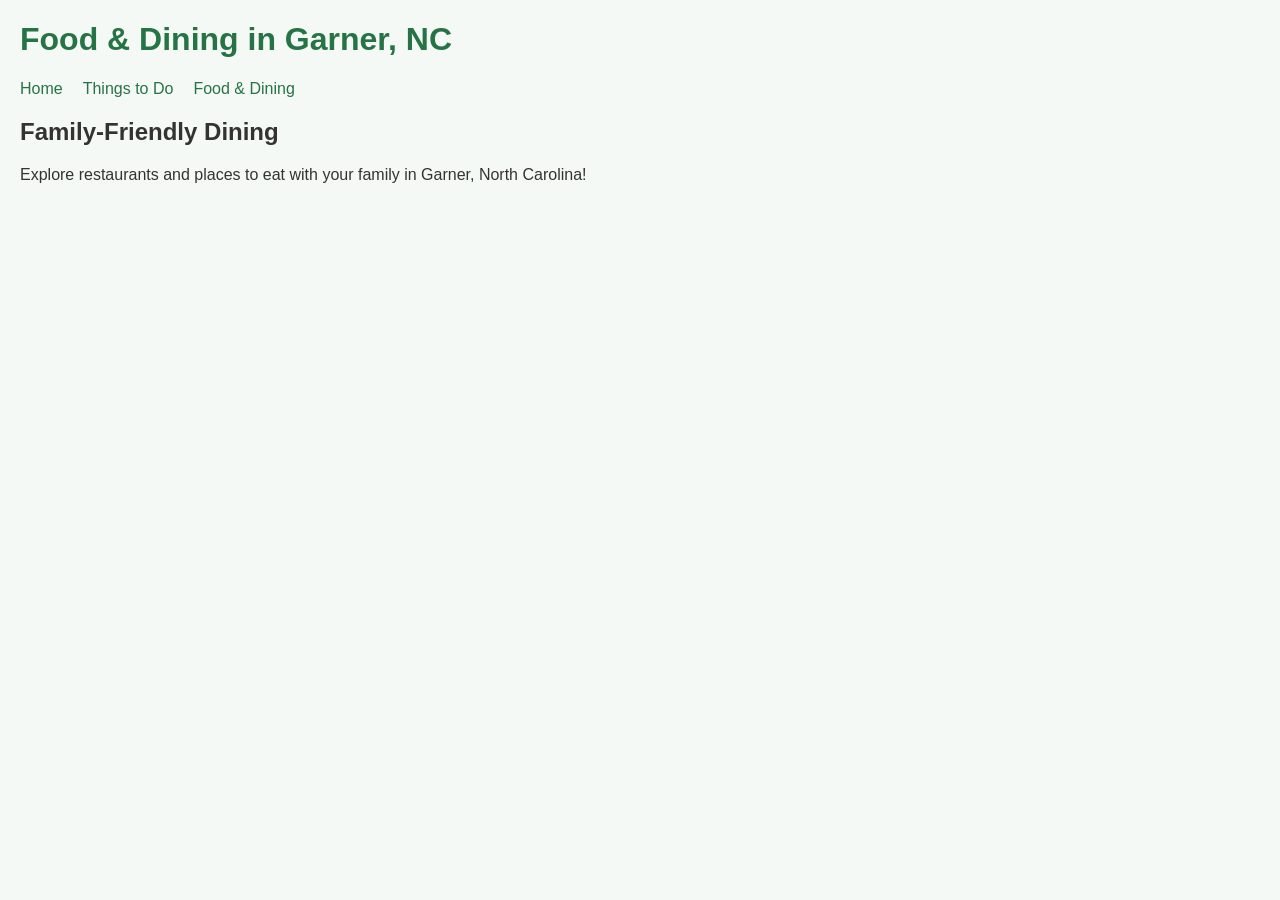
==== food.html @ edd26ea6 "Update page title to 'Food & Dining in Garner'" ====
<!DOCTYPE html>
<html lang="en">
<head>
    <meta charset="UTF-8">
    <meta name="viewport" content="width=device-width, initial-scale=1.0">
   <title>Food & Dining in Garner</title>
<link rel="stylesheet" href="styles.css">
</head>
<body>
    <h1>Food & Dining in Garner, NC</h1>

    <nav>
        <a href="index.html">Home</a>
        <a href="things-to-do.html">Things to Do</a>
        <a href="food.html">Food & Dining</a>
    </nav>

    <h2>Family-Friendly Dining</h2>
    <p>Explore restaurants and places to eat with your family in Garner, North Carolina!</p>
</body>
</html>
---- styles.css ----
body {
    font-family: Arial, sans-serif;
    margin: 20px;
    background-color: #f5f9f5;
    color: #333;
}

h1 {
    color: #267346;
}

nav {
    display: flex;
    gap: 20px;
    margin: 20px 0;
}

nav a {
    color: #267346;
    text-decoration: none;
}

nav a:hover {
    text-decoration: underline;
}
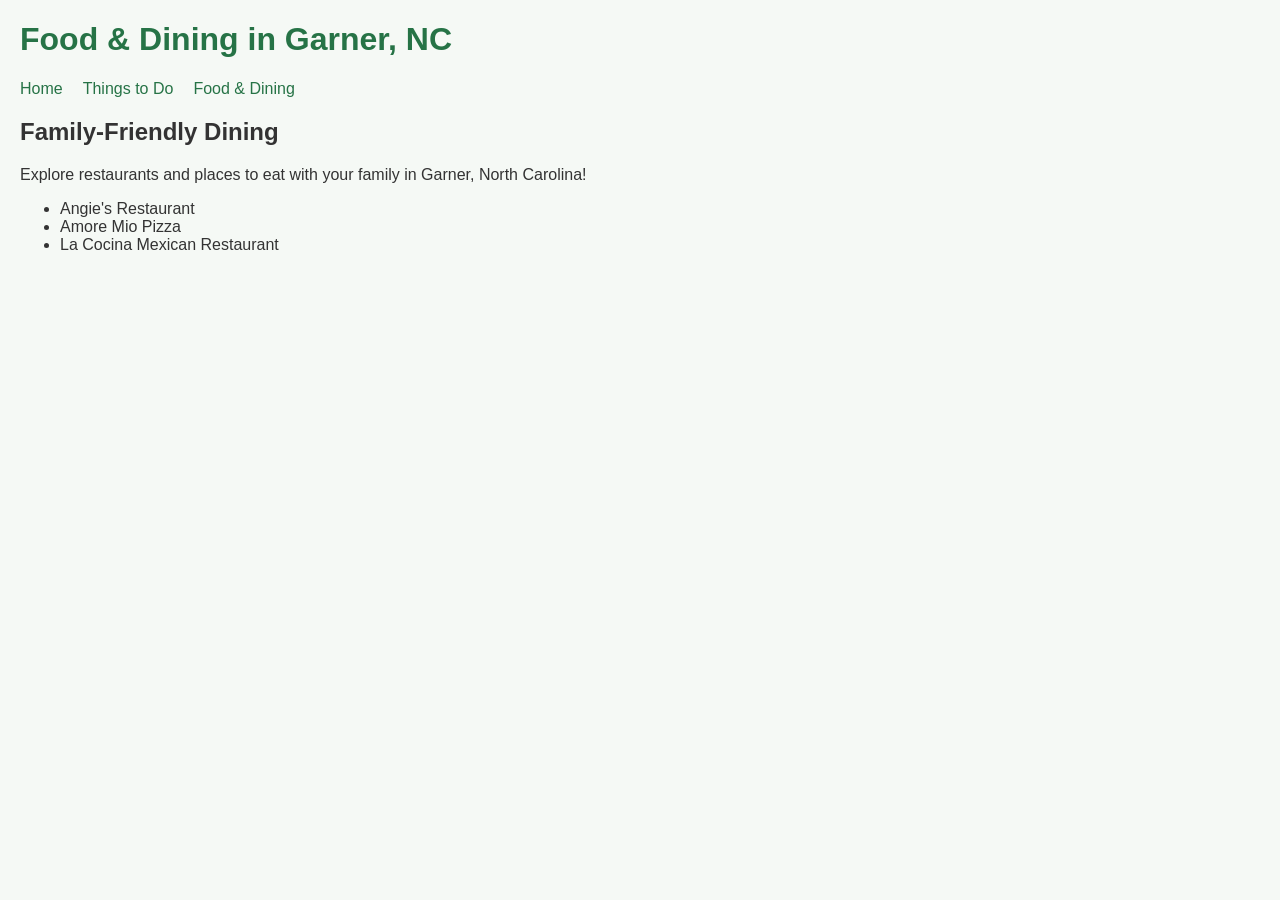
==== commit 472d2030: "Add family-friendly dining options to food.html" ====
--- a/food.html
+++ b/food.html
@@ -18,6 +18,12 @@
 
     <h2>Family-Friendly Dining</h2>
     <p>Explore restaurants and places to eat with your family in Garner, North Carolina!</p>
+
+    <ul>
+    <li>Angie's Restaurant</li>
+    <li>Amore Mio Pizza</li>
+    <li>La Cocina Mexican Restaurant</li>
+</ul>
 </body>
 </html>
 
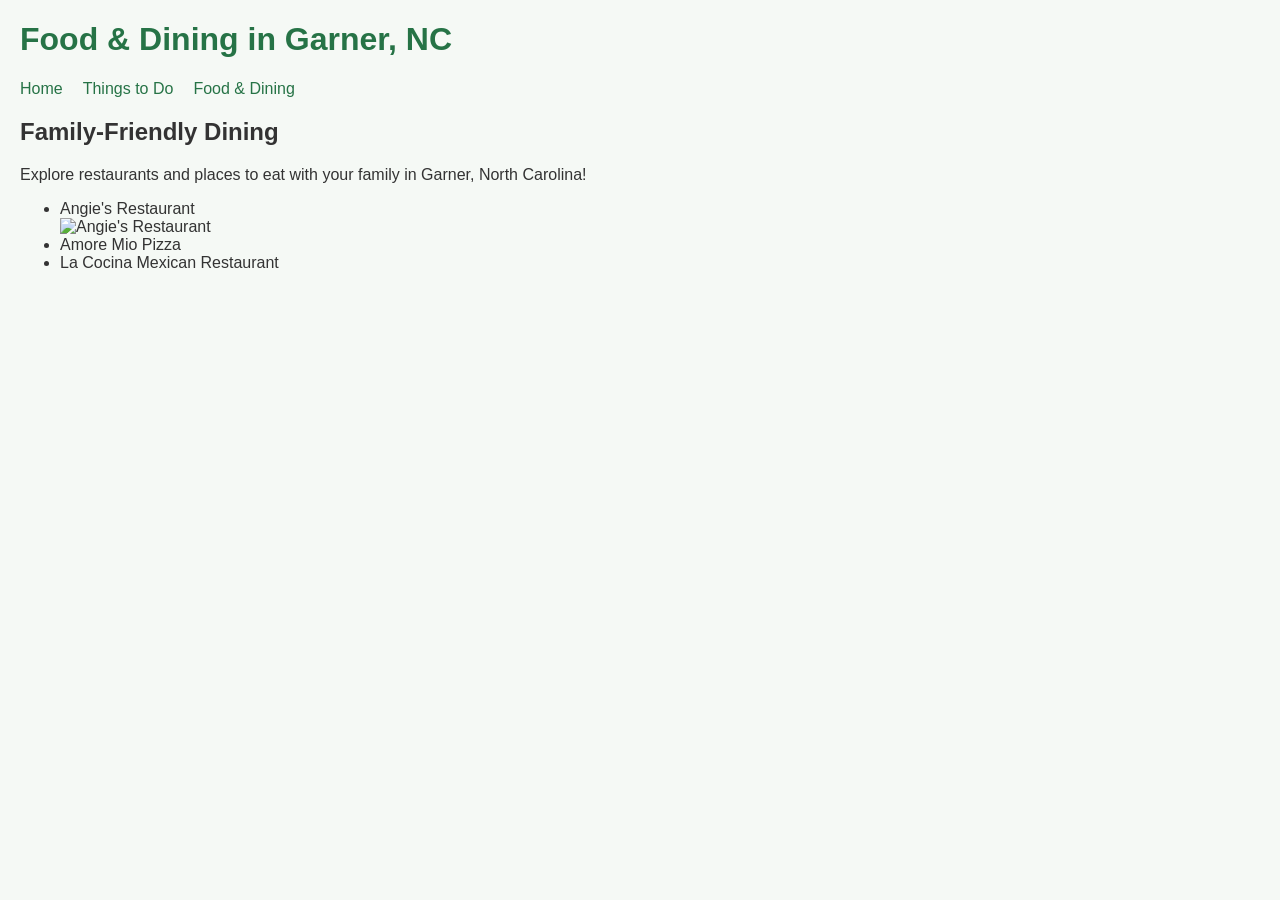
==== commit fc7516a8: "Add image for Angie's Restaurant in food.html" ====
--- a/food.html
+++ b/food.html
@@ -20,7 +20,8 @@
     <p>Explore restaurants and places to eat with your family in Garner, North Carolina!</p>
 
     <ul>
-    <li>Angie's Restaurant</li>
+    <li>Angie's Restaurant<br>
+    <img src="Angie's Restaurant Garner NC.jpg" alt="Angie's Restaurant" width="400"></li>
     <li>Amore Mio Pizza</li>
     <li>La Cocina Mexican Restaurant</li>
 </ul>
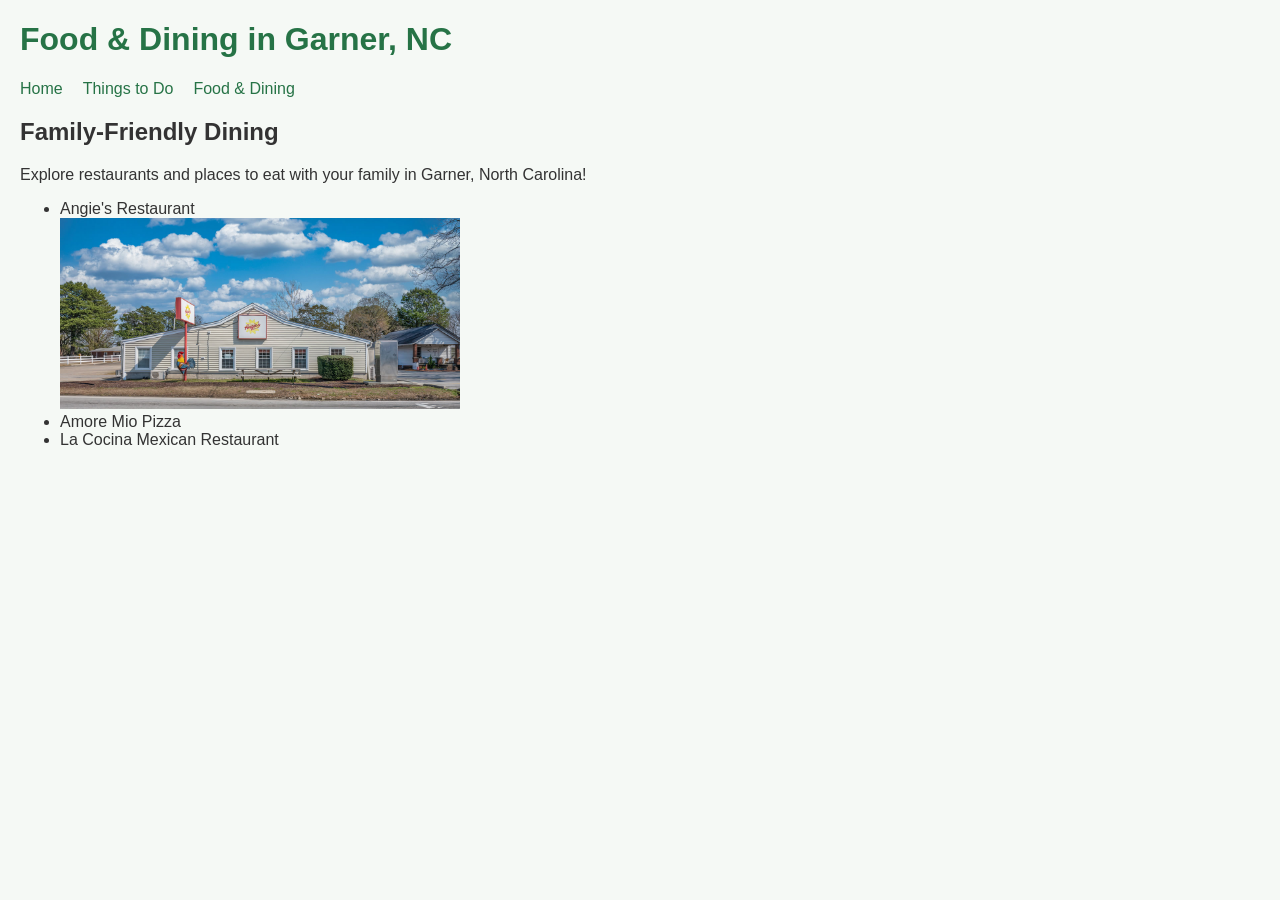
==== commit 0a111271: "Fix image source for Angie's Restaurant Corrected image file name for Angie's Restaurant." ====
--- a/food.html
+++ b/food.html
@@ -21,7 +21,7 @@
 
     <ul>
     <li>Angie's Restaurant<br>
-    <img src="Angie's Restaurant Garner NC.jpg" alt="Angie's Restaurant" width="400"></li>
+    <img src="Angie's Restaurant Garner NC..jpg" alt="Angie's Restaurant" width="400"></li>
     <li>Amore Mio Pizza</li>
     <li>La Cocina Mexican Restaurant</li>
 </ul>
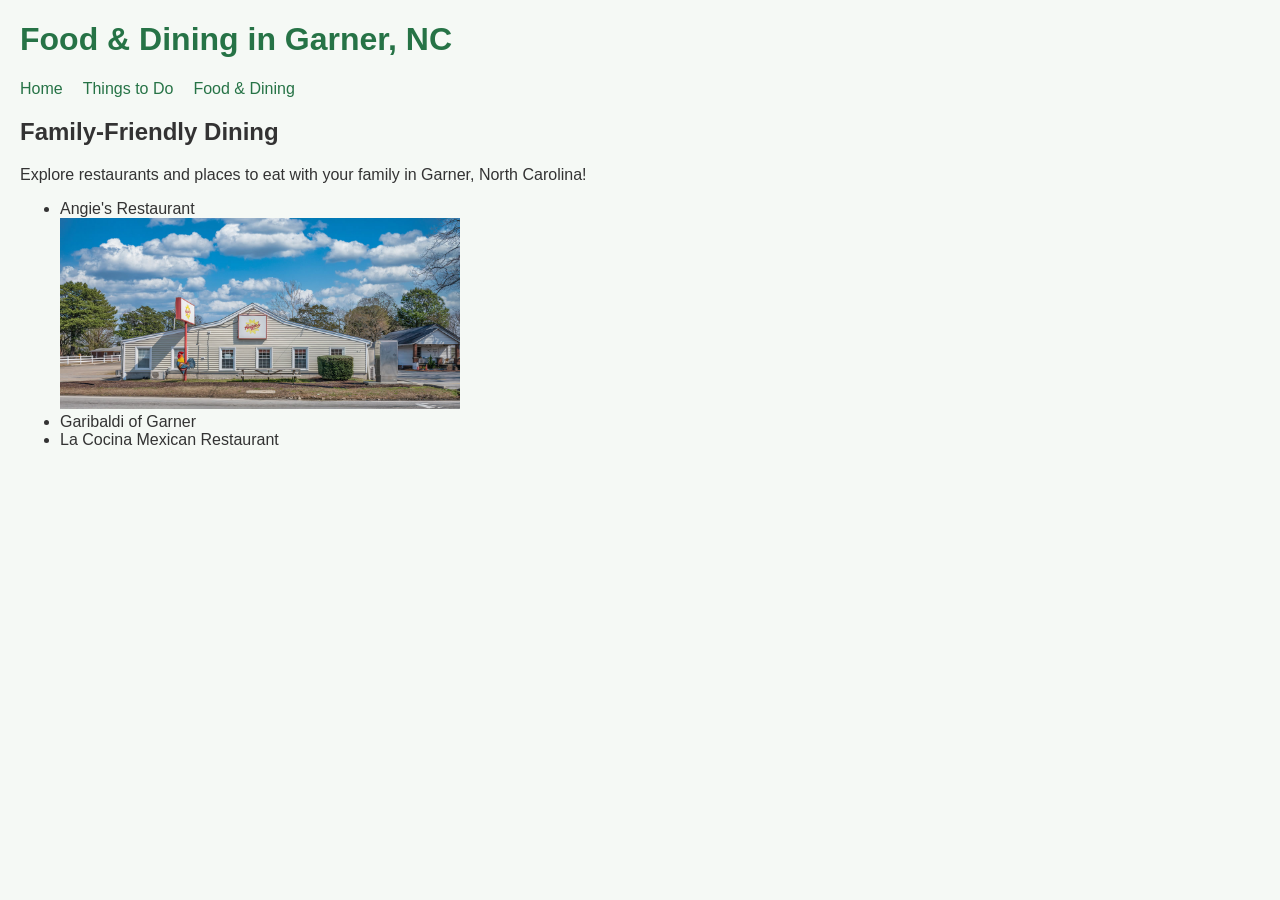
==== commit 6c26f510: "Update food.html" ====
--- a/food.html
+++ b/food.html
@@ -22,7 +22,7 @@
     <ul>
     <li>Angie's Restaurant<br>
     <img src="Angie's Restaurant Garner NC..jpg" alt="Angie's Restaurant" width="400"></li>
-    <li>Amore Mio Pizza</li>
+    <li>Garibaldi of Garner</li>
     <li>La Cocina Mexican Restaurant</li>
 </ul>
 </body>
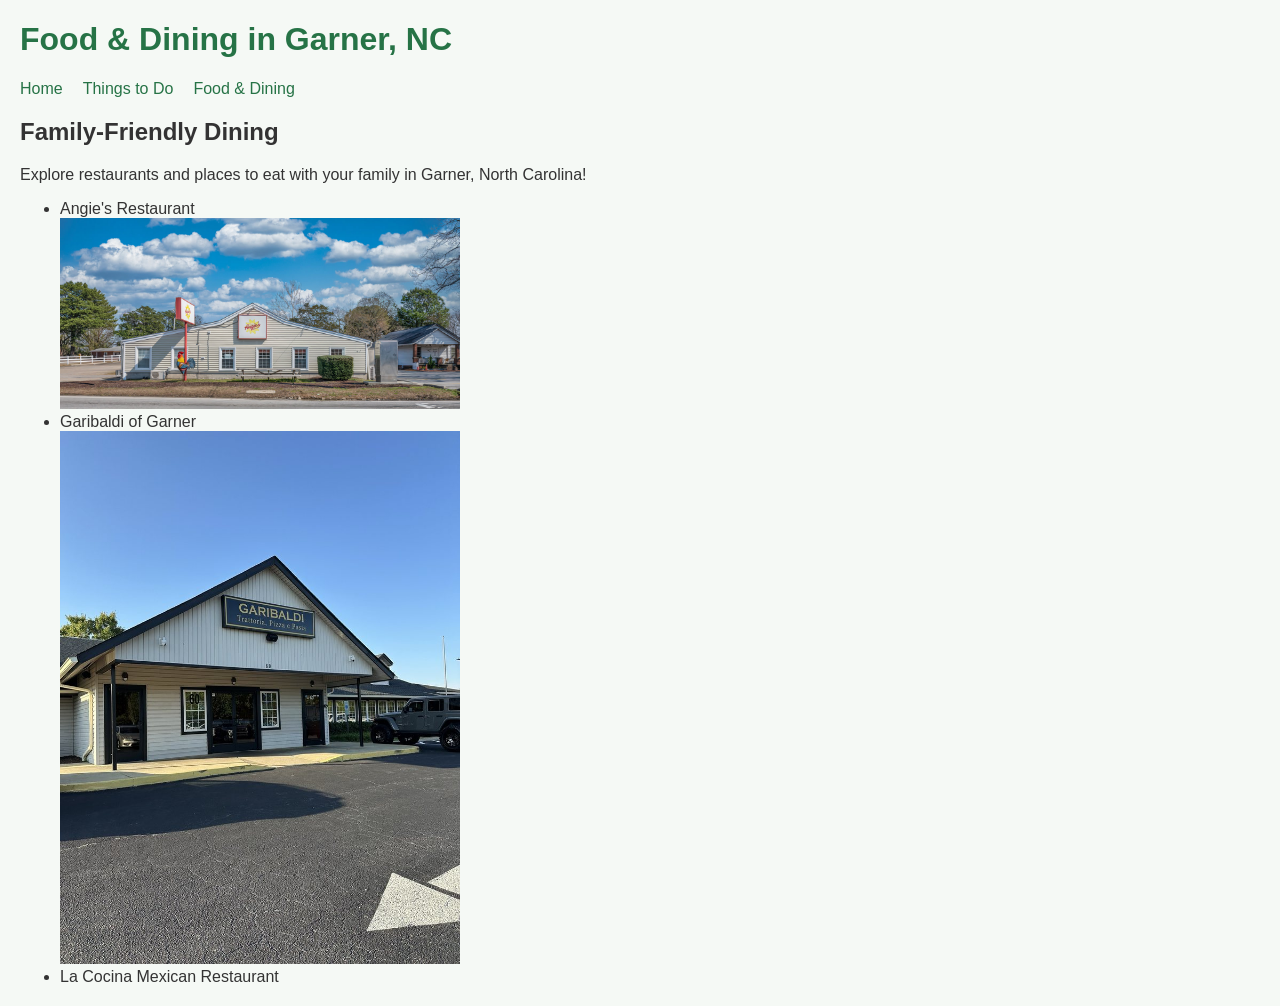
==== commit 43a40426: "Add image for Garibaldi of Garner restaurant" ====
--- a/food.html
+++ b/food.html
@@ -22,7 +22,8 @@
     <ul>
     <li>Angie's Restaurant<br>
     <img src="Angie's Restaurant Garner NC..jpg" alt="Angie's Restaurant" width="400"></li>
-    <li>Garibaldi of Garner</li>
+    <li>Garibaldi of Garner<br>
+<img src="Garibaldi of Garner.jpg" alt="Garibaldi of Garner" width="400"></li>
     <li>La Cocina Mexican Restaurant</li>
 </ul>
 </body>
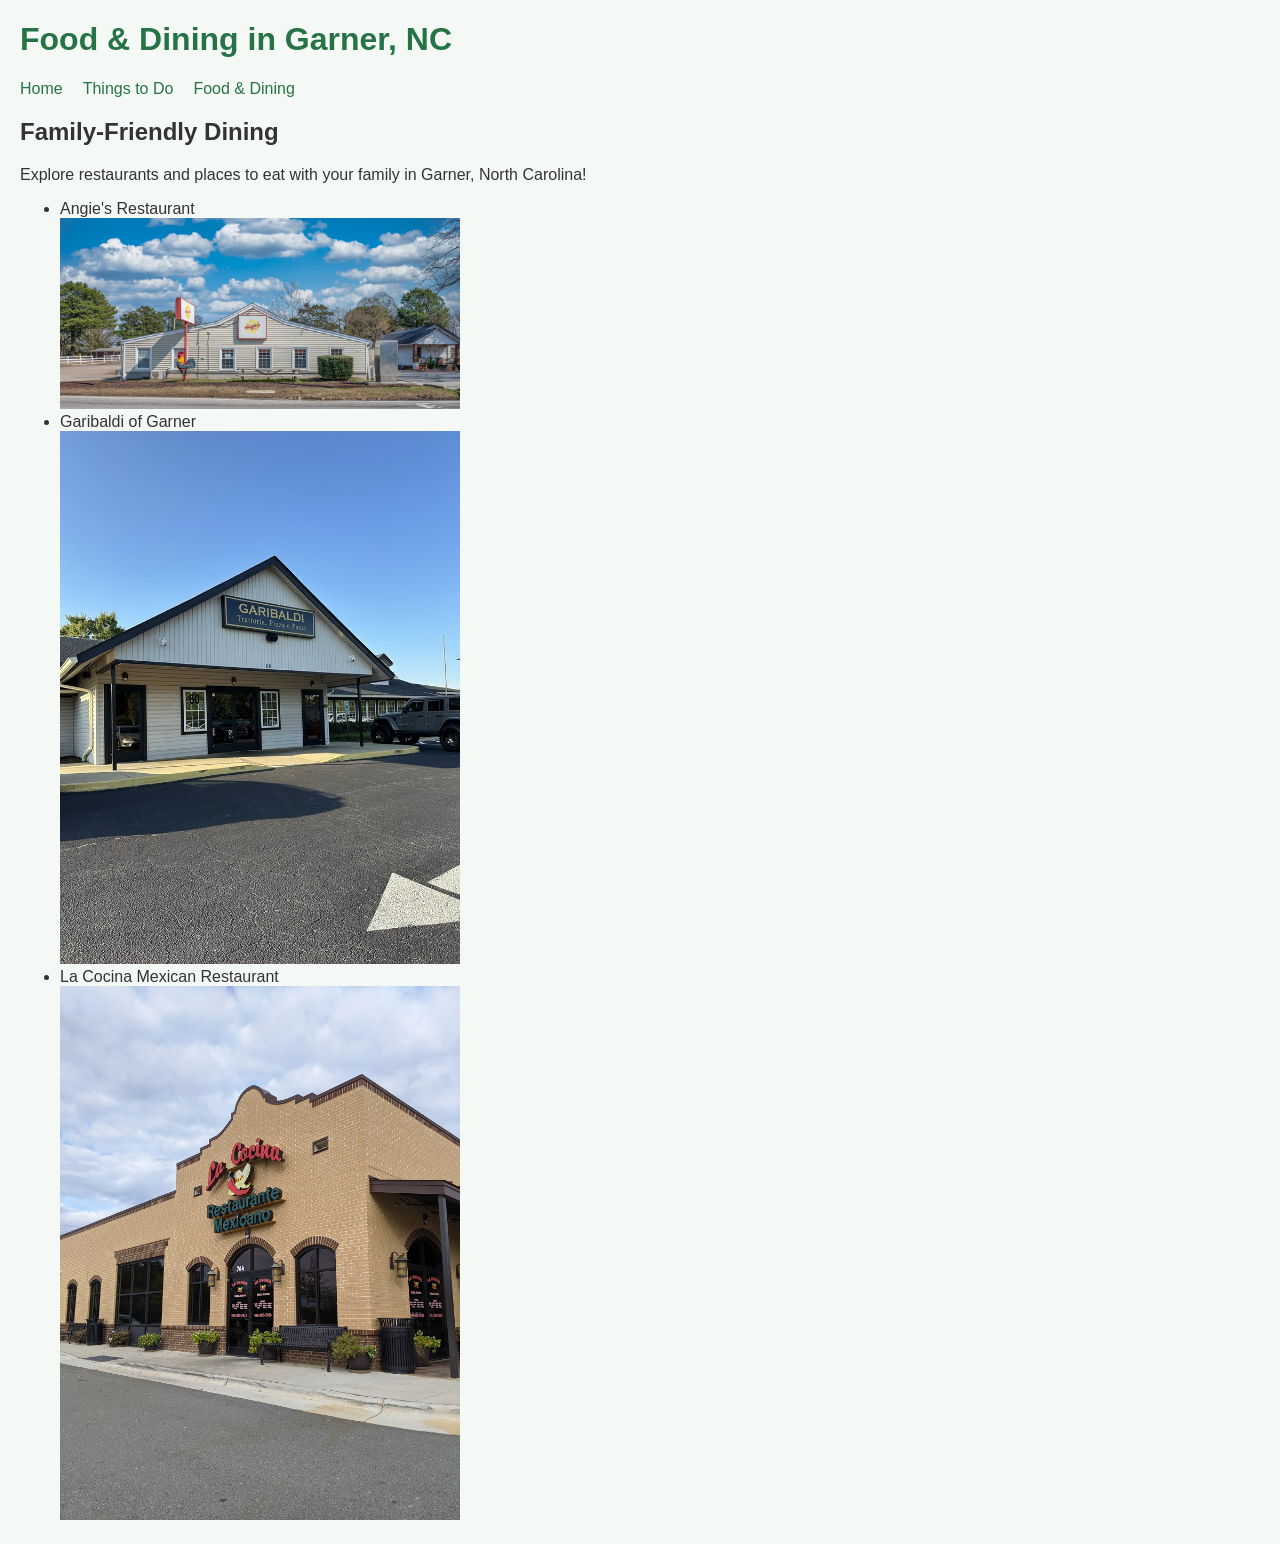
==== commit 94d06f52: "Add image to La Cocina Mexican Restaurant listing" ====
--- a/food.html
+++ b/food.html
@@ -24,7 +24,8 @@
     <img src="Angie's Restaurant Garner NC..jpg" alt="Angie's Restaurant" width="400"></li>
     <li>Garibaldi of Garner<br>
 <img src="Garibaldi of Garner.jpg" alt="Garibaldi of Garner" width="400"></li>
-    <li>La Cocina Mexican Restaurant</li>
+  <li>La Cocina Mexican Restaurant<br>
+<img src="La Cocina Mexican Restaurant.jpg" alt="La Cocina Mexican Restaurant" width="400"></li>
 </ul>
 </body>
 </html>
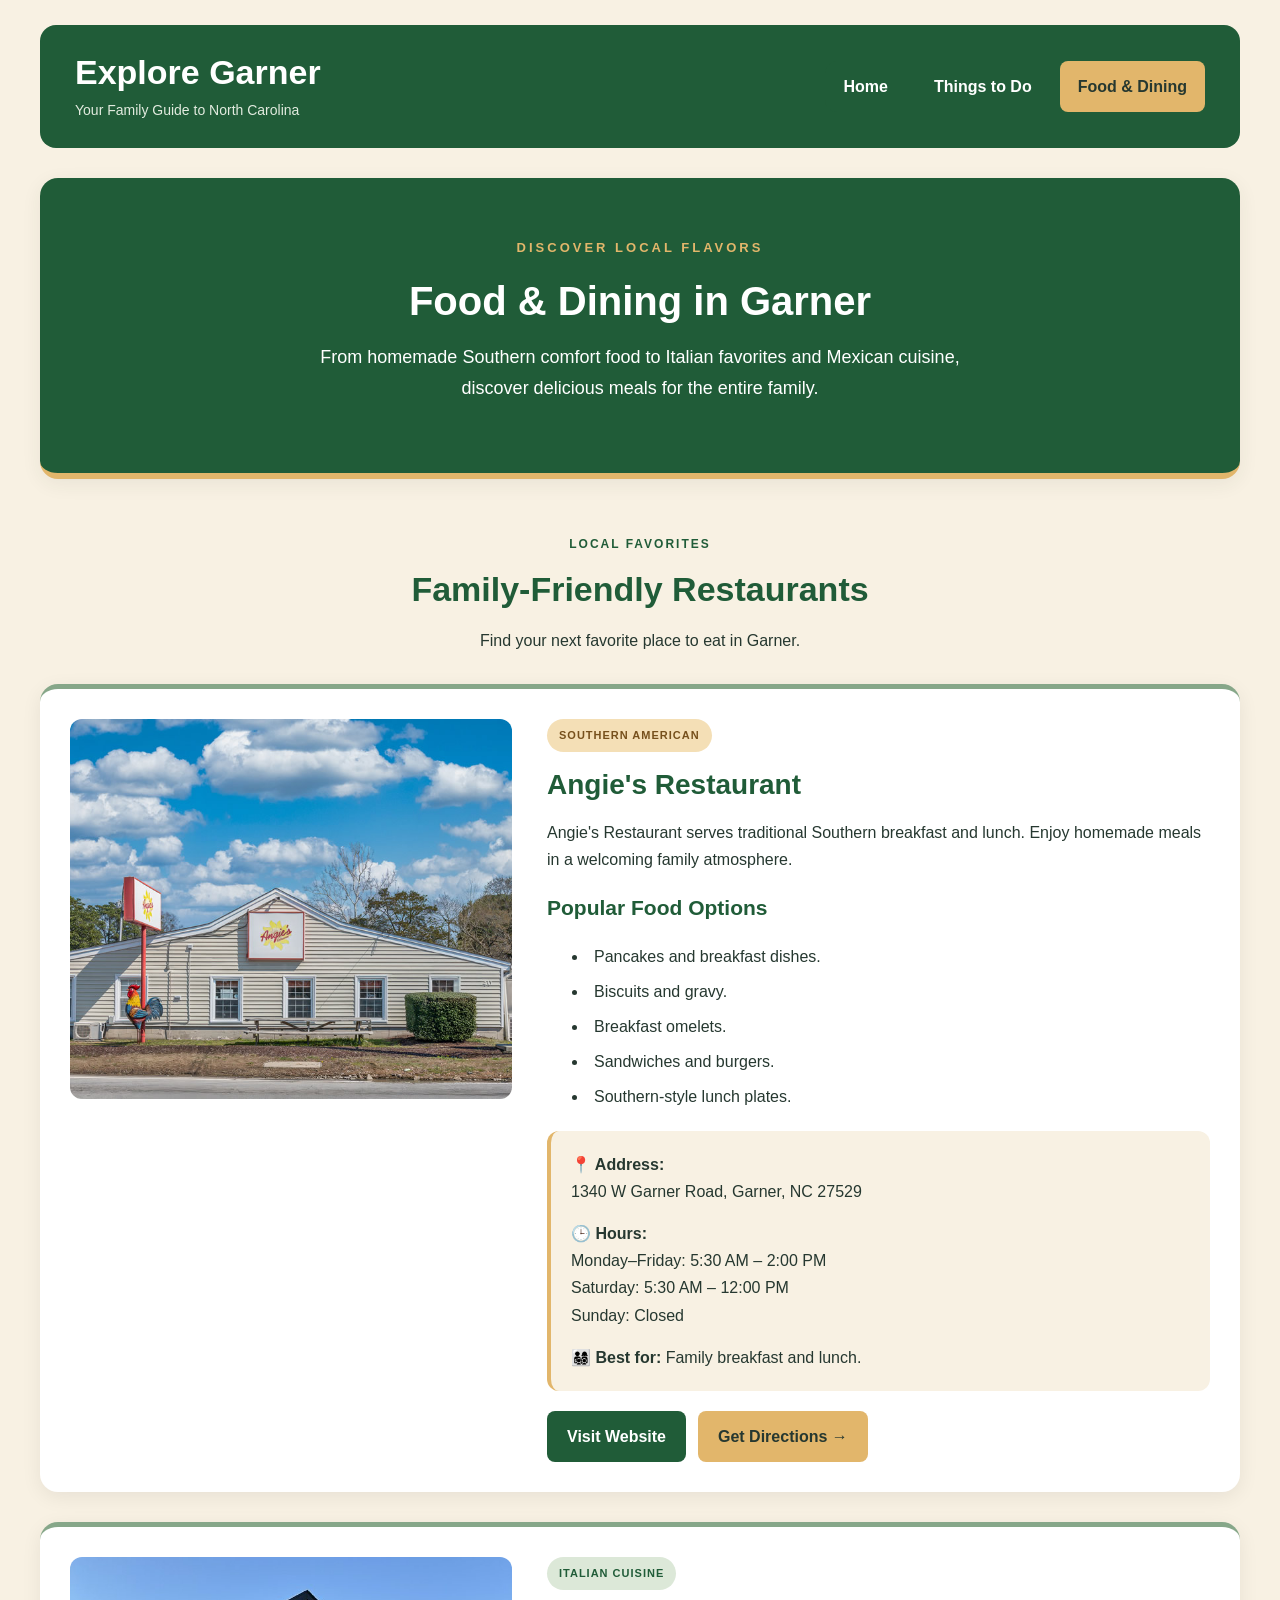
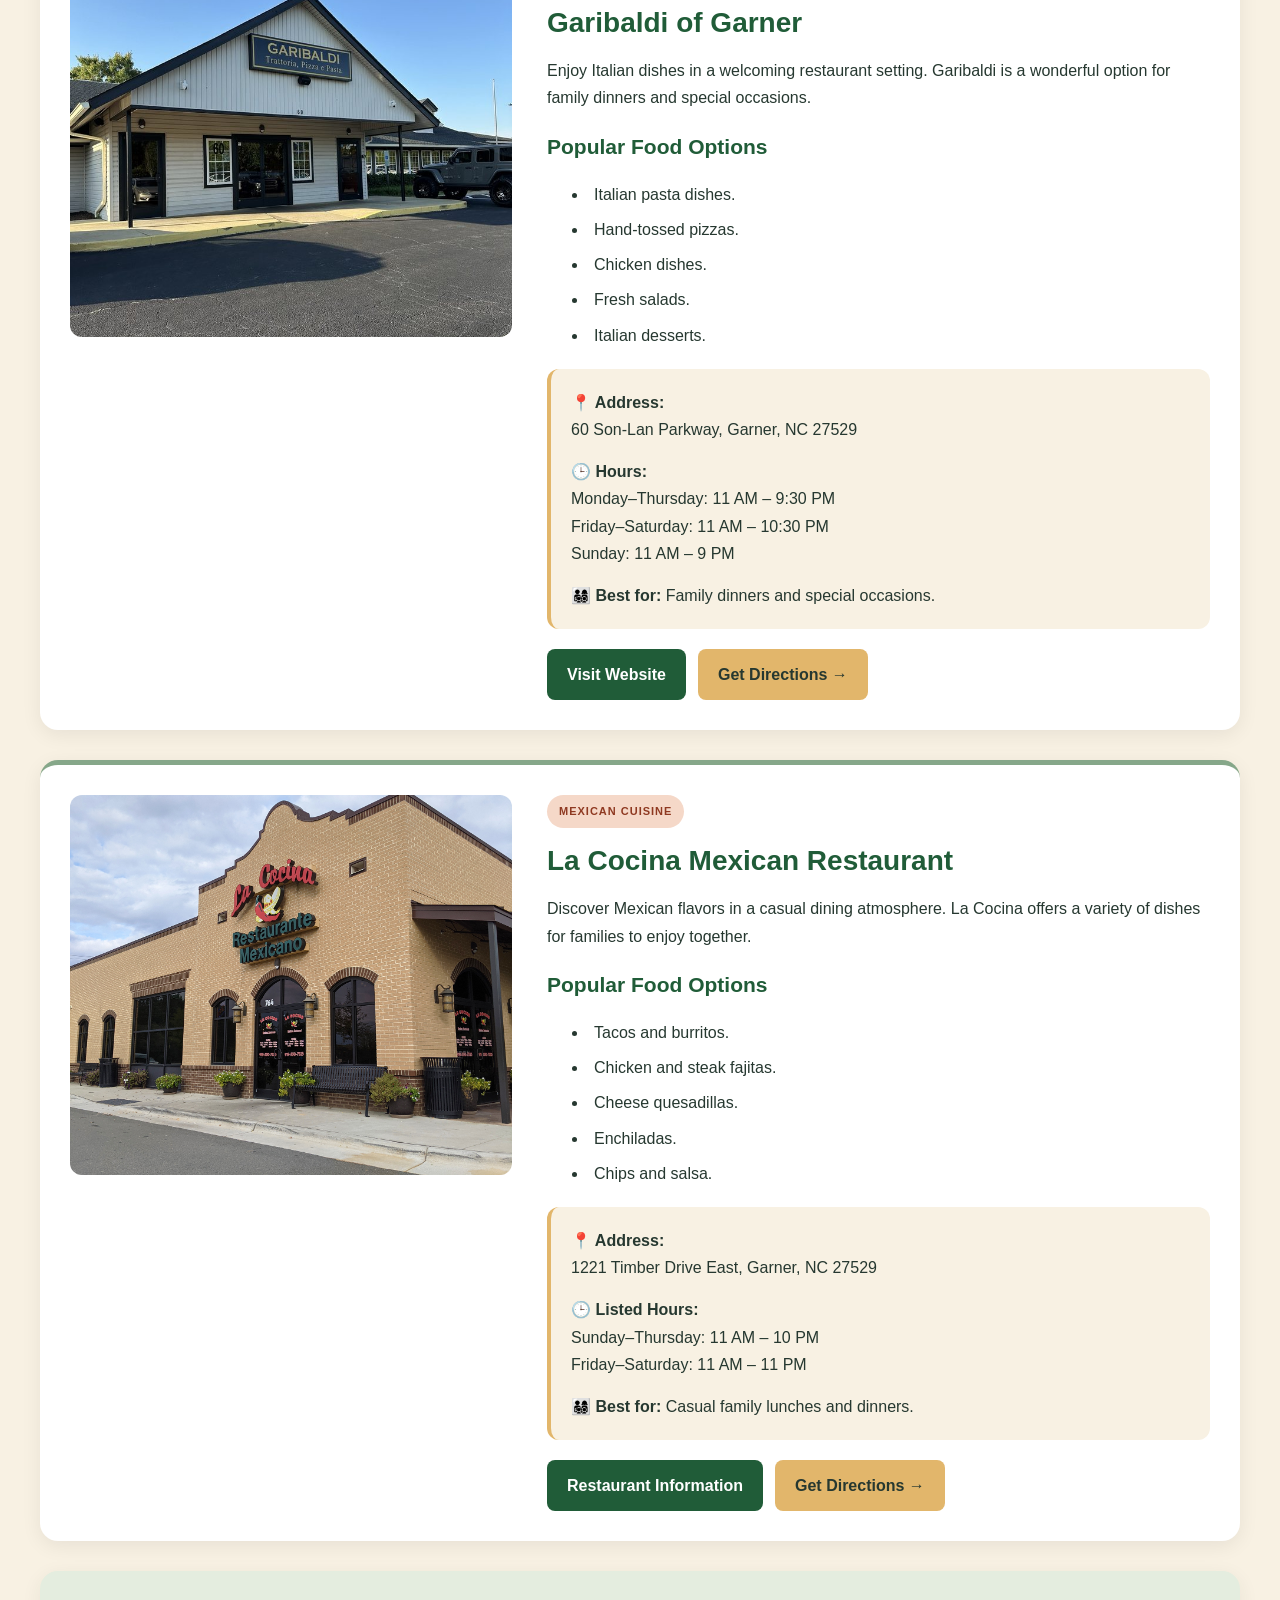
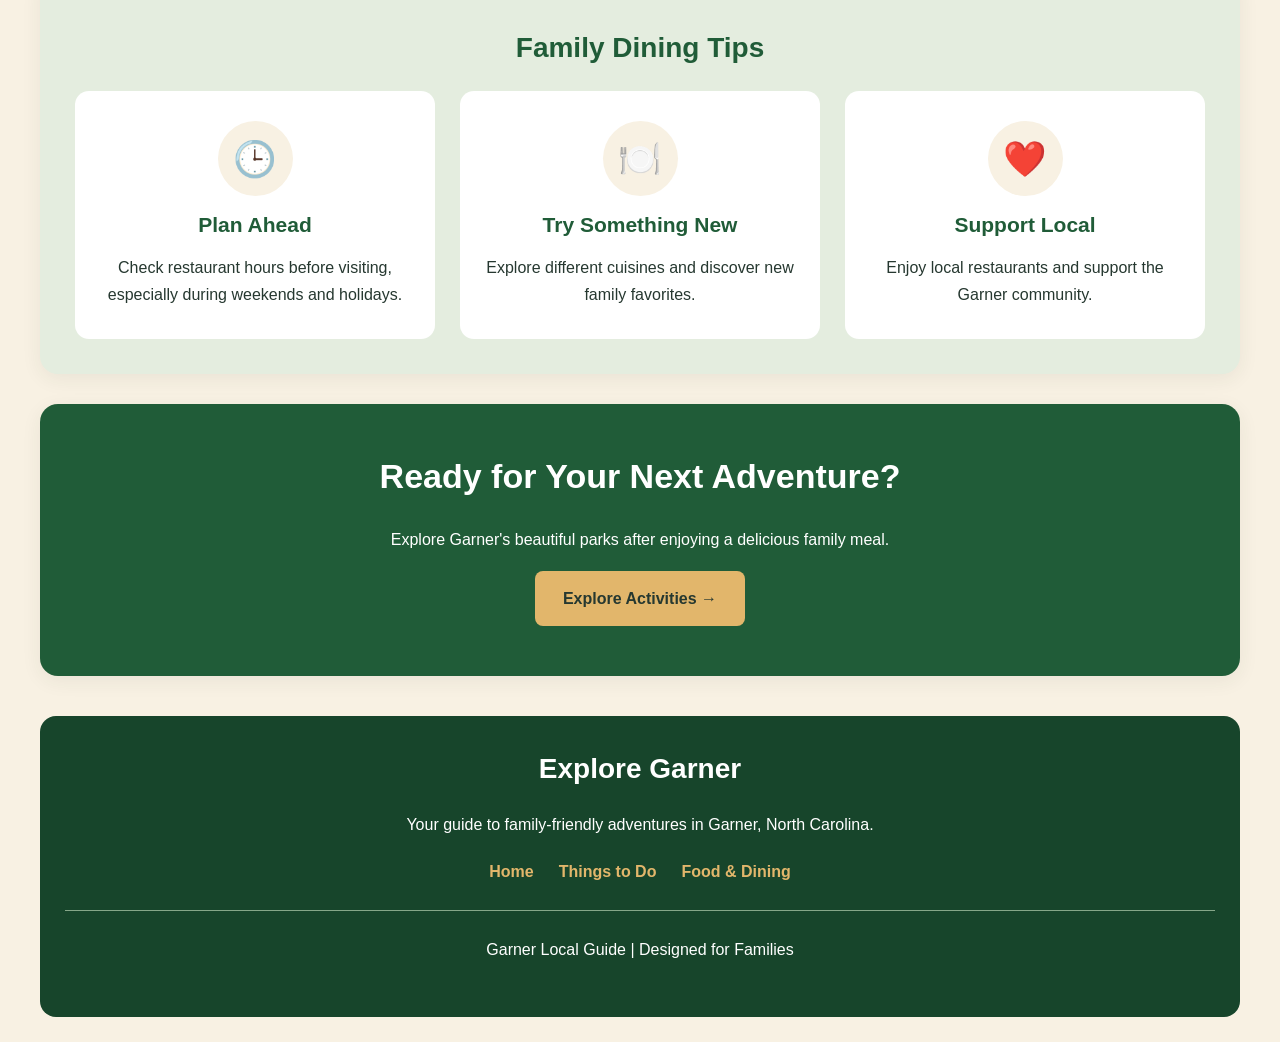
==== commit 65750016: "Add files via upload" ====
--- a/food.html
+++ b/food.html
@@ -4,29 +4,303 @@
 <head>
     <meta charset="UTF-8">
     <meta name="viewport" content="width=device-width, initial-scale=1.0">
-   <title>Food & Dining in Garner</title>
-<link rel="stylesheet" href="styles.css">
+    <title>Food & Dining | Explore Garner</title>
+    <link rel="stylesheet" href="styles.css">
 </head>
 <body>
-    <h1>Food & Dining in Garner, NC</h1>
-
-    <nav>
-        <a href="index.html">Home</a>
-        <a href="things-to-do.html">Things to Do</a>
-        <a href="food.html">Food & Dining</a>
-    </nav>
-
-    <h2>Family-Friendly Dining</h2>
-    <p>Explore restaurants and places to eat with your family in Garner, North Carolina!</p>
-
-    <ul>
-    <li>Angie's Restaurant<br>
-    <img src="Angie's Restaurant Garner NC..jpg" alt="Angie's Restaurant" width="400"></li>
-    <li>Garibaldi of Garner<br>
-<img src="Garibaldi of Garner.jpg" alt="Garibaldi of Garner" width="400"></li>
-  <li>La Cocina Mexican Restaurant<br>
-<img src="La Cocina Mexican Restaurant.jpg" alt="La Cocina Mexican Restaurant" width="400"></li>
-</ul>
+
+    <header class="site-header">
+
+        <div class="brand">
+            <h1>Explore Garner</h1>
+            <p>Your Family Guide to North Carolina</p>
+        </div>
+
+        <nav aria-label="Main navigation">
+            <a href="index.html">Home</a>
+            <a href="things-to-do.html">Things to Do</a>
+            <a href="food.html" class="active" aria-current="page">Food &amp; Dining</a>
+        </nav>
+
+    </header>
+
+    <main>
+
+        <!-- Page Introduction -->
+        <section class="page-banner">
+
+            <span class="hero-label">DISCOVER LOCAL FLAVORS</span>
+
+            <h2>Food &amp; Dining in Garner</h2>
+
+            <p>From homemade Southern comfort food to Italian
+                favorites and Mexican cuisine, discover delicious
+                meals for the entire family.</p>
+
+        </section>
+
+        <div class="section-heading">
+            <span class="section-label">LOCAL FAVORITES</span>
+            <h2>Family-Friendly Restaurants</h2>
+            <p>Find your next favorite place to eat in Garner.</p>
+        </div>
+
+        <!-- Angie's Restaurant -->
+        <section class="park-info dining-card">
+
+            <img src="Angie's Restaurant Garner NC..jpg"
+                 alt="Exterior of Angie's Restaurant in Garner">
+
+            <div class="location-content">
+
+                <span class="card-label southern-label">
+                    SOUTHERN AMERICAN
+                </span>
+
+                <h2>Angie's Restaurant</h2>
+
+                <p>Angie's Restaurant serves traditional Southern
+                    breakfast and lunch. Enjoy homemade meals
+                    in a welcoming family atmosphere.</p>
+
+                <h3>Popular Food Options</h3>
+
+                <ul>
+                    <li>Pancakes and breakfast dishes.</li>
+                    <li>Biscuits and gravy.</li>
+                    <li>Breakfast omelets.</li>
+                    <li>Sandwiches and burgers.</li>
+                    <li>Southern-style lunch plates.</li>
+                </ul>
+
+                <div class="location-details">
+
+                    <p><strong>📍 Address:</strong><br>
+                        1340 W Garner Road, Garner, NC 27529
+                    </p>
+
+                    <p><strong>🕒 Hours:</strong><br>
+                        Monday–Friday: 5:30 AM – 2:00 PM<br>
+                        Saturday: 5:30 AM – 12:00 PM<br>
+                        Sunday: Closed
+                    </p>
+
+                    <p><strong>👨‍👩‍👧‍👦 Best for:</strong>
+                        Family breakfast and lunch.
+                    </p>
+
+                </div>
+
+                <div class="location-buttons">
+
+                    <a class="explore-button"
+                       href="https://angiesrestaurant.com/">
+                        Visit Website
+                    </a>
+
+                    <a class="gold-button"
+                       href="https://www.google.com/maps/search/?api=1&amp;query=1340+W+Garner+Road+Garner+NC">
+                        Get Directions &rarr;
+                    </a>
+
+                </div>
+
+            </div>
+
+        </section>
+
+        <!-- Garibaldi -->
+        <section class="park-info dining-card">
+
+            <img src="Garibaldi of Garner.jpg"
+                 alt="Exterior of Garibaldi of Garner">
+
+            <div class="location-content">
+
+                <span class="card-label italian-label">
+                    ITALIAN CUISINE
+                </span>
+
+                <h2>Garibaldi of Garner</h2>
+
+                <p>Enjoy Italian dishes in a welcoming restaurant
+                    setting. Garibaldi is a wonderful option for
+                    family dinners and special occasions.</p>
+
+                <h3>Popular Food Options</h3>
+
+                <ul>
+                    <li>Italian pasta dishes.</li>
+                    <li>Hand-tossed pizzas.</li>
+                    <li>Chicken dishes.</li>
+                    <li>Fresh salads.</li>
+                    <li>Italian desserts.</li>
+                </ul>
+
+                <div class="location-details">
+
+                    <p><strong>📍 Address:</strong><br>
+                        60 Son-Lan Parkway, Garner, NC 27529
+                    </p>
+
+                    <p><strong>🕒 Hours:</strong><br>
+                        Monday–Thursday: 11 AM – 9:30 PM<br>
+                        Friday–Saturday: 11 AM – 10:30 PM<br>
+                        Sunday: 11 AM – 9 PM
+                    </p>
+
+                    <p><strong>👨‍👩‍👧‍👦 Best for:</strong>
+                        Family dinners and special occasions.
+                    </p>
+
+                </div>
+
+                <div class="location-buttons">
+
+                    <a class="explore-button"
+                       href="https://garnergaribalditrattorias.com/">
+                        Visit Website
+                    </a>
+
+                    <a class="gold-button"
+                       href="https://www.google.com/maps/search/?api=1&amp;query=60+Son-Lan+Parkway+Garner+NC">
+                        Get Directions &rarr;
+                    </a>
+
+                </div>
+
+            </div>
+
+        </section>
+
+        <!-- La Cocina -->
+        <section class="park-info dining-card">
+
+            <img src="La Cocina Mexican Restaurant.jpg"
+                 alt="Exterior of La Cocina Mexican Restaurant">
+
+            <div class="location-content">
+
+                <span class="card-label mexican-label">
+                    MEXICAN CUISINE
+                </span>
+
+                <h2>La Cocina Mexican Restaurant</h2>
+
+                <p>Discover Mexican flavors in a casual dining
+                    atmosphere. La Cocina offers a variety of
+                    dishes for families to enjoy together.</p>
+
+                <h3>Popular Food Options</h3>
+
+                <ul>
+                    <li>Tacos and burritos.</li>
+                    <li>Chicken and steak fajitas.</li>
+                    <li>Cheese quesadillas.</li>
+                    <li>Enchiladas.</li>
+                    <li>Chips and salsa.</li>
+                </ul>
+
+                <div class="location-details">
+
+                    <p><strong>📍 Address:</strong><br>
+                        1221 Timber Drive East, Garner, NC 27529
+                    </p>
+
+                    <p><strong>🕒 Listed Hours:</strong><br>
+                        Sunday–Thursday: 11 AM – 10 PM<br>
+                        Friday–Saturday: 11 AM – 11 PM
+                    </p>
+
+                    <p><strong>👨‍👩‍👧‍👦 Best for:</strong>
+                        Casual family lunches and dinners.
+                    </p>
+
+                </div>
+
+                <div class="location-buttons">
+
+                    <a class="explore-button"
+                       href="https://www.visitraleigh.com/listing/la-cocina-garner/66118/">
+                        Restaurant Information
+                    </a>
+
+                    <a class="gold-button"
+                       href="https://www.google.com/maps/search/?api=1&amp;query=La+Cocina+1221+Timber+Drive+East+Garner+NC">
+                        Get Directions &rarr;
+                    </a>
+
+                </div>
+
+            </div>
+
+        </section>
+
+        <!-- Dining Tips -->
+        <section class="visit-section">
+
+            <h2>Family Dining Tips</h2>
+
+            <div class="category-grid">
+
+                <div class="category-card">
+                    <span class="category-icon" aria-hidden="true">🕒</span>
+                    <h3>Plan Ahead</h3>
+                    <p>Check restaurant hours before visiting,
+                        especially during weekends and holidays.</p>
+                </div>
+
+                <div class="category-card">
+                    <span class="category-icon" aria-hidden="true">🍽️</span>
+                    <h3>Try Something New</h3>
+                    <p>Explore different cuisines and discover
+                        new family favorites.</p>
+                </div>
+
+                <div class="category-card">
+                    <span class="category-icon" aria-hidden="true">❤️</span>
+                    <h3>Support Local</h3>
+                    <p>Enjoy local restaurants and support
+                        the Garner community.</p>
+                </div>
+
+            </div>
+
+        </section>
+
+        <section class="closing-banner">
+
+            <h2>Ready for Your Next Adventure?</h2>
+
+            <p>Explore Garner's beautiful parks after enjoying
+                a delicious family meal.</p>
+
+            <a class="gold-button" href="things-to-do.html">
+                Explore Activities &rarr;
+            </a>
+
+        </section>
+
+    </main>
+
+    <!-- Footer -->
+    <footer class="site-footer">
+
+        <h2>Explore Garner</h2>
+
+        <p>Your guide to family-friendly adventures in Garner, North Carolina.</p>
+
+        <div class="footer-links">
+            <a href="index.html">Home</a>
+            <a href="things-to-do.html">Things to Do</a>
+            <a href="food.html">Food &amp; Dining</a>
+        </div>
+
+        <hr>
+
+        <p>Garner Local Guide | Designed for Families</p>
+
+    </footer>
+
 </body>
 </html>
-
--- a/styles.css
+++ b/styles.css
@@ -1,26 +1,741 @@
+
+/* Color palette */
+:root {
+    --forest: #205c38;
+    --dark-green: #17452b;
+    --sage: #86a789;
+    --cream: #f8f1e3;
+    --gold: #e2b66b;
+    --charcoal: #263830;
+    --white: #ffffff;
+}
+
+/* General styling */
+* {
+    box-sizing: border-box;
+}
+
+html {
+    scroll-behavior: smooth;
+}
 
 body {
     font-family: Arial, sans-serif;
-    margin: 20px;
-    background-color: #f5f9f5;
-    color: #333;
+    background-color: var(--cream);
+    color: var(--charcoal);
+    margin: 0 auto;
+    max-width: 1400px;
+    padding: 25px 40px;
+    font-size: 16px;
+    line-height: 1.7;
+}
+
+h1, h2, h3 {
+    color: var(--forest);
+    line-height: 1.3;
 }
 
 h1 {
-    color: #267346;
-}
-
+    font-size: 36px;
+}
+
+h2 {
+    font-size: 28px;
+}
+
+h3 {
+    font-size: 21px;
+}
+
+p {
+    margin-bottom: 18px;
+}
+
+img {
+    display: block;
+    max-width: 100%;
+    height: auto;
+    border-radius: 12px;
+}
+
+/* Website header */
+.site-header {
+    display: flex;
+    justify-content: space-between;
+    align-items: center;
+    gap: 25px;
+    background-color: var(--forest);
+    padding: 25px 35px;
+    border-radius: 16px;
+    margin-bottom: 25px;
+}
+
+.brand h1 {
+    color: white;
+    margin: 0;
+    font-size: 34px;
+}
+
+.brand p {
+    color: #e2ebdf;
+    margin: 5px 0 0;
+    font-size: 14px;
+}
+
+/* Navigation */
 nav {
     display: flex;
-    gap: 20px;
+    flex-wrap: wrap;
+    align-items: center;
+    gap: 10px;
+    background-color: var(--forest);
+    padding: 15px;
+    border-radius: 12px;
+    margin-bottom: 25px;
+}
+
+.site-header nav {
+    padding: 0;
+    margin: 0;
+}
+
+nav a {
+    color: white;
+    text-decoration: none;
+    font-weight: bold;
+    padding: 12px 18px;
+    border-radius: 8px;
+    transition: background-color 0.25s;
+}
+
+nav a:hover,
+nav a.active {
+    background-color: var(--gold);
+    color: var(--charcoal);
+}
+
+/* General sections */
+section {
+    background-color: white;
+    padding: 35px;
+    margin: 30px 0;
+    border-radius: 18px;
+    box-shadow: 0 5px 20px rgba(38, 56, 48, 0.07);
+}
+
+/* Hero banner */
+.hero {
+    padding: 0;
+    overflow: hidden;
+    background-color: var(--forest);
+}
+
+.hero img {
+    width: 100%;
+    height: 440px;
+    object-fit: cover;
+    border-radius: 0;
+}
+
+.hero-content {
+    padding: 45px 30px;
+    text-align: center;
+    color: white;
+}
+
+.hero-content h2 {
+    color: white;
+    font-size: 44px;
+    margin: 15px 0;
+}
+
+.hero-content p {
+    max-width: 650px;
+    margin: 15px auto 25px;
+    font-size: 18px;
+}
+
+.hero-label {
+    color: var(--gold);
+    font-size: 13px;
+    font-weight: bold;
+    letter-spacing: 3px;
+}
+
+/* Gold buttons */
+.gold-button {
+    display: inline-block;
+    background-color: var(--gold);
+    color: var(--charcoal);
+    padding: 14px 28px;
+    border-radius: 8px;
+    text-decoration: none;
+    font-weight: bold;
+    transition: background-color 0.25s, transform 0.25s;
+}
+
+.gold-button:hover {
+    background-color: #f0cd91;
+    transform: translateY(-3px);
+}
+
+/* Section labels */
+.section-label {
+    display: inline-block;
+    color: var(--forest);
+    font-size: 12px;
+    font-weight: bold;
+    letter-spacing: 2px;
+}
+
+.section-heading {
+    text-align: center;
+    margin: 50px 0 25px;
+}
+
+.section-heading h2 {
+    font-size: 34px;
+    margin: 10px 0;
+}
+
+/* Welcome section */
+.welcome-section {
+    text-align: center;
+    padding: 40px;
+}
+
+.welcome-section p {
+    max-width: 800px;
+    margin: 15px auto;
+}
+
+/* Category sections */
+.categories {
+    background-color: #dce8d8;
+    text-align: center;
+}
+
+.category-grid {
+    display: grid;
+    grid-template-columns: repeat(3, minmax(0, 1fr));
+    gap: 25px;
+    margin-top: 25px;
+}
+
+.category-card {
+    background-color: white;
+    padding: 30px 20px;
+    border-radius: 14px;
+    text-align: center;
+    transition: transform 0.25s, box-shadow 0.25s;
+}
+
+.category-card:hover {
+    transform: translateY(-5px);
+    box-shadow: 0 8px 20px rgba(0, 0, 0, 0.08);
+}
+
+.category-icon {
+    display: inline-flex;
+    justify-content: center;
+    align-items: center;
+    width: 75px;
+    height: 75px;
+    background-color: var(--cream);
+    border-radius: 50%;
+    font-size: 35px;
+}
+
+.category-card h3 {
+    margin: 15px 0 8px;
+}
+
+.category-card p {
+    margin-bottom: 0;
+}
+
+/* Homepage destination cards */
+.home-grid {
+    display: grid;
+    grid-template-columns: repeat(2, minmax(0, 1fr));
+    gap: 30px;
+}
+
+.home-grid .home-card {
+    display: flex;
+    flex-direction: column;
+    margin: 0;
+    padding: 22px;
+    width: 100%;
+    max-width: none;
+    border-radius: 18px;
+    transition: transform 0.25s, box-shadow 0.25s;
+}
+
+.home-card:hover {
+    transform: translateY(-5px);
+    box-shadow: 0 10px 25px rgba(0, 0, 0, 0.12);
+}
+
+.home-card img {
+    width: 100%;
+    height: 280px;
+    object-fit: cover;
+}
+
+.card-label {
+    align-self: flex-start;
+    display: inline-block;
+    background-color: #e4eddf;
+    color: var(--dark-green);
+    padding: 7px 12px;
+    border-radius: 20px;
+    font-size: 11px;
+    font-weight: bold;
+    letter-spacing: 1px;
+    margin-top: 20px;
+}
+
+.home-card h2 {
+    margin: 15px 0 5px;
+}
+
+.home-card p {
+    flex-grow: 1;
+}
+
+.explore-button {
+    display: inline-block;
+    align-self: flex-start;
+    background-color: var(--forest);
+    color: white;
+    padding: 12px 22px;
+    border-radius: 8px;
+    text-decoration: none;
+    font-weight: bold;
+    transition: background-color 0.25s;
+}
+
+.explore-button:hover {
+    background-color: var(--dark-green);
+}
+
+/* Why visit Garner */
+.why-visit {
+    border-left: 6px solid var(--gold);
+}
+
+.why-visit li {
+    padding: 5px 0;
+}
+
+/* Plan your visit */
+.visit-section {
+    background-color: #e4eddf;
+    text-align: center;
+}
+
+/* Closing banner */
+.closing-banner {
+    text-align: center;
+    background-color: var(--forest);
+    color: white;
+    padding: 50px 25px;
+}
+
+.closing-banner h2 {
+    color: white;
+    font-size: 34px;
+    margin-top: 0;
+}
+
+/* Parks and restaurants */
+.park-info {
+    display: flow-root;
+    background-color: white;
+    padding: 30px;
+    margin: 30px 0;
+    border-radius: 18px;
+    border-top: 5px solid var(--sage);
+    box-shadow: 0 5px 20px rgba(0, 0, 0, 0.07);
+}
+
+.park-info h2 {
+    margin-top: 0;
+    font-size: 28px;
+}
+
+.park-info img {
+    float: left;
+    width: 42%;
+    height: 320px;
+    object-fit: cover;
+    margin: 0 30px 20px 0;
+}
+
+.park-info ul {
+    padding-left: 25px;
+    list-style-position: inside;
+}
+
+.park-info li {
+    margin-bottom: 8px;
+}
+
+/* Links and accessibility */
+a {
+    color: var(--forest);
+}
+
+a:focus-visible {
+    outline: 3px solid #17452b;
+    outline-offset: 4px;
+}
+
+nav a:focus-visible,
+footer a:focus-visible,
+.closing-banner a:focus-visible,
+.hero-content a:focus-visible {
+    outline-color: white;
+}
+
+/* Footer */
+footer {
+    background-color: var(--dark-green);
+    color: white;
+    text-align: center;
+    padding: 35px 25px;
+    border-radius: 16px;
+    margin-top: 40px;
+}
+
+footer h2 {
+    color: white;
+    margin-top: 0;
+}
+
+.footer-links {
+    display: flex;
+    flex-wrap: wrap;
+    justify-content: center;
+    gap: 25px;
     margin: 20px 0;
 }
 
-nav a {
-    color: #267346;
+.footer-links a {
+    color: var(--gold);
+    font-weight: bold;
     text-decoration: none;
 }
 
-nav a:hover {
+.footer-links a:hover {
     text-decoration: underline;
 }
+
+footer hr {
+    border: 0;
+    border-top: 1px solid var(--sage);
+    margin: 25px 0;
+}
+
+/* Tablet layout */
+@media (max-width: 1000px) {
+    body {
+        padding: 25px;
+    }
+
+    .site-header {
+        flex-direction: column;
+        text-align: center;
+    }
+
+    .hero img {
+        height: 350px;
+    }
+
+    .hero-content h2 {
+        font-size: 36px;
+    }
+
+    .category-grid {
+        gap: 15px;
+    }
+
+    .home-card img {
+        height: 220px;
+    }
+}
+
+/* Mobile layout */
+@media (max-width: 600px) {
+    body {
+        padding: 12px;
+    }
+
+    h1 {
+        font-size: 28px;
+    }
+
+    h2 {
+        font-size: 24px;
+    }
+
+    .site-header {
+        padding: 22px 12px;
+        gap: 18px;
+    }
+
+    .brand h1 {
+        font-size: 30px;
+    }
+
+    .brand p {
+        font-size: 12px;
+    }
+
+    nav {
+        width: 100%;
+        justify-content: center;
+        gap: 4px;
+        padding: 8px;
+    }
+
+    nav a {
+        font-size: 13px;
+        padding: 12px 8px;
+    }
+
+    section {
+        padding: 22px;
+        margin: 20px 0;
+    }
+
+    .hero {
+        padding: 0;
+    }
+
+    .hero img {
+        height: 240px;
+    }
+
+    .hero-content {
+        padding: 30px 18px;
+    }
+
+    .hero-content h2 {
+        font-size: 30px;
+    }
+
+    .hero-content p {
+        font-size: 16px;
+    }
+
+    .hero-label {
+        font-size: 10px;
+        letter-spacing: 2px;
+    }
+
+    .welcome-section {
+        padding: 25px 20px;
+    }
+
+    .category-grid,
+    .home-grid {
+        grid-template-columns: 1fr;
+        gap: 20px;
+    }
+
+    .category-card {
+        padding: 25px 15px;
+    }
+
+    .home-card img {
+        height: 230px;
+    }
+
+    .home-grid .home-card {
+        padding: 18px;
+    }
+
+    .section-heading h2 {
+        font-size: 28px;
+    }
+
+    .explore-button {
+        align-self: stretch;
+        text-align: center;
+    }
+
+    .park-info {
+        padding: 20px;
+    }
+
+    .park-info img {
+        float: none;
+        width: 100%;
+        height: 240px;
+        margin: 0 0 20px;
+    }
+
+    .closing-banner h2 {
+        font-size: 27px;
+    }
+
+    footer {
+        padding: 25px 15px;
+        font-size: 14px;
+    }
+
+    .footer-links {
+        gap: 15px;
+    }
+}
+
+/* Respect reduced motion preferences */
+@media (prefers-reduced-motion: reduce) {
+    html {
+        scroll-behavior: auto;
+    }
+
+    * {
+        transition: none !important;
+    }
+}
+
+/* Interior page banners */
+.page-banner {
+    background-color: var(--forest);
+    color: white;
+    text-align: center;
+    padding: 55px 30px;
+    border-bottom: 6px solid var(--gold);
+}
+
+.page-banner h2 {
+    color: white;
+    font-size: 40px;
+    margin: 15px 0;
+}
+
+.page-banner p {
+    max-width: 700px;
+    margin: 15px auto;
+    font-size: 18px;
+}
+
+/* Restaurant card layout */
+.dining-card {
+    display: grid;
+    grid-template-columns: minmax(0, 2fr) minmax(0, 3fr);
+    align-items: start;
+    gap: 35px;
+}
+
+.dining-card img {
+    float: none;
+    width: 100%;
+    height: 380px;
+    object-fit: cover;
+    margin: 0;
+}
+
+.location-content {
+    min-width: 0;
+}
+
+.location-content h2 {
+    margin: 15px 0;
+}
+
+.location-content .card-label {
+    margin-top: 0;
+}
+
+/* Restaurant cuisine colors */
+.southern-label {
+    background-color: #f4dfb6;
+    color: #76501c;
+}
+
+.italian-label {
+    background-color: #dce8d8;
+    color: #205c38;
+}
+
+.mexican-label {
+    background-color: #f5d8c8;
+    color: #8f3921;
+}
+
+/* Restaurant information */
+.location-details {
+    background-color: #f8f1e3;
+    padding: 20px;
+    border-radius: 12px;
+    margin: 20px 0;
+    border-left: 4px solid var(--gold);
+}
+
+.location-details p {
+    margin: 0 0 15px;
+}
+
+.location-details p:last-child {
+    margin-bottom: 0;
+}
+
+/* Restaurant buttons */
+.location-buttons {
+    display: flex;
+    flex-wrap: wrap;
+    gap: 12px;
+}
+
+.location-buttons a {
+    padding: 12px 20px;
+    text-align: center;
+}
+
+/* Tablet adjustments */
+@media (max-width: 900px) {
+    .dining-card {
+        gap: 20px;
+    }
+
+    .dining-card img {
+        height: 300px;
+    }
+}
+
+/* Mobile adjustments */
+@media (max-width: 600px) {
+    .page-banner {
+        padding: 35px 20px;
+    }
+
+    .page-banner h2 {
+        font-size: 28px;
+    }
+
+    .page-banner p {
+        font-size: 16px;
+    }
+
+    .dining-card {
+        grid-template-columns: 1fr;
+        gap: 20px;
+    }
+
+    .dining-card img {
+        width: 100%;
+        height: 250px;
+    }
+
+    .location-buttons {
+        flex-direction: column;
+    }
+
+    .location-buttons a {
+        width: 100%;
+    }
+}
